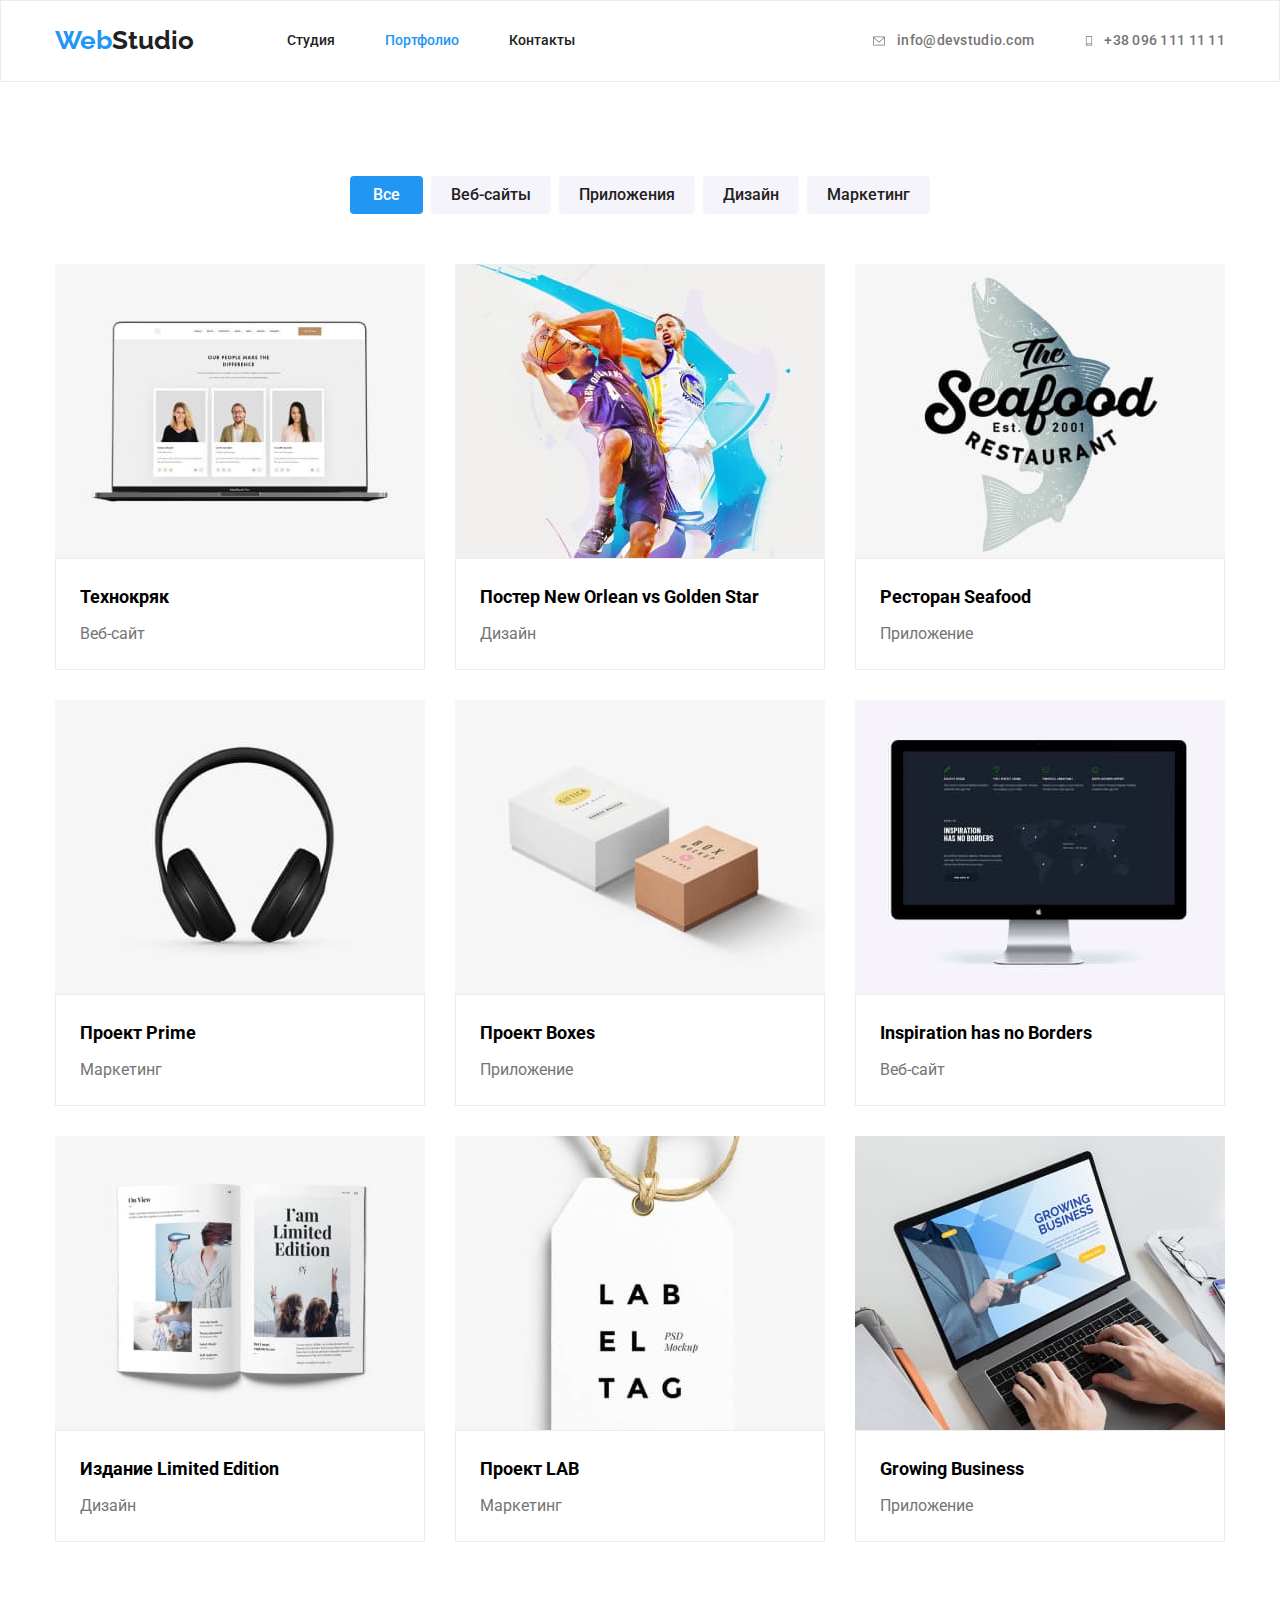
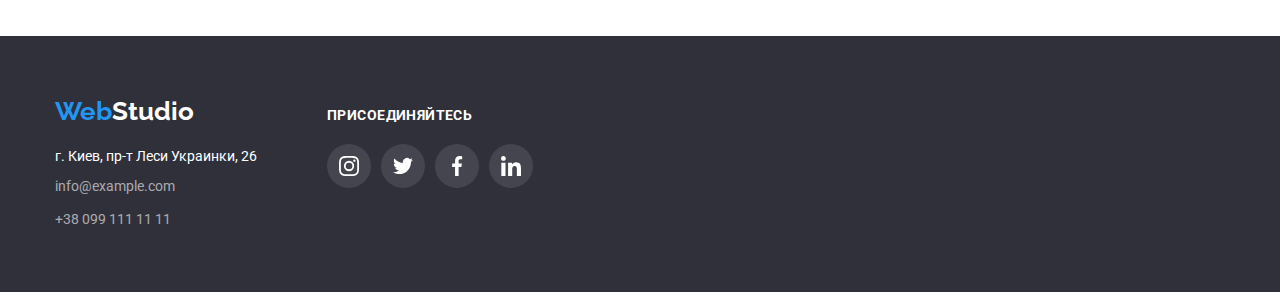
==== portfolio.html @ acd31525 "goit-hw-04" ====
<!DOCTYPE html>
<html lang="ru">
	<head>
		<meta charset="UTF-8" />
		<meta http-equiv="X-UA-Compatible" content="IE=edge" />
		<meta name="viewport" content="width=device-width, initial-scale=1.0" />
		<link rel="preconnect" href="https://fonts.googleapis.com" />
		<link rel="preconnect" href="https://fonts.gstatic.com" crossorigin />
		<link
			href="https://fonts.googleapis.com/css2?family=Raleway:wght@700&family=Roboto:wght@400;500;700;900&display=swap"
			rel="stylesheet"
		/>
		<link
			rel="stylesheet"
			href="https://cdnjs.cloudflare.com/ajax/libs/modern-normalize/1.1.0/modern-normalize.min.css"
		/>
		<title>Document</title>
		<link rel="stylesheet" href="./css/styles.css" />
	</head>
	<body>
		<header class="header border">
			<div class="container header-total">
				<nav class="header-nav">
					<a class="header-logo" href="/"
						>Web<span class="header-studio">Studio</span></a
					>
					<ul class="header-list list">
						<li class="header-item">
							<a class="header-link" href="./index.html">Студия</a>
						</li>
						<li class="header-item">
							<a class="header-link current" href="./portfolio.html"
								>Портфолио</a
							>
						</li>
						<li class="header-item">
							<a class="header-link" href="">Контакты</a>
						</li>
					</ul>
				</nav>
				<ul class="header-contact-list list">
					<li class="header-contact-item">
						<a href="mailto:info@devstudio.com" class="header-mail">
							<svg class="icon-mail" width="16" height="12">
								<use href="./images/icon-spryte.svg#icon-header-mail"></use>
							</svg>
							info@devstudio.com</a
						>
					</li>
					<li class="header-contact-item">
						<a class="header-tel" href="tel:+380961111111">
							<svg class="icon-tel" width="10" height="16">
								<use href="./images/icon-spryte.svg#icon-header-tell"></use>
							</svg>
							+38 096 111 11 11</a
						>
					</li>
				</ul>
			</div>
		</header>
		<main>
			<section class="portfolio-navigation">
				<div class="container">
					<h1 hidden>Portfolio</h1>
					<ul class="portfolio-nav-btn-list list">
						<li class="portfolio-item">
							<button
								type="button"
								class="portfolio-btn-everyone current corol-change"
							>
								Все
							</button>
						</li>
						<li class="portfolio-item">
							<button type="button" class="portfolio-btn-everyone current">
								Веб-сайты
							</button>
						</li>
						<li class="portfolio-item">
							<button type="button" class="portfolio-btn-everyone current">
								Приложения
							</button>
						</li>
						<li class="portfolio-item">
							<button type="button" class="portfolio-btn-everyone current">
								Дизайн
							</button>
						</li>
						<li class="portfolio-item">
							<button type="button" class="portfolio-btn-everyone current">
								Маркетинг
							</button>
						</li>
					</ul>
					<ul class="portfolio-example-list list">
						<li class="portfolio-example-item">
							<img
								class="portfolio-images"
								src="./images/portfolio1.jpg"
								alt="Пример проекта1"
								width="370"
							/>
							<div class="portfolio-card">
								<h2 class="portfolio-example-title">Технокряк</h2>
								<p class="portfolio-example-text">Веб-сайт</p>
							</div>
						</li>
						<li class="portfolio-example-item">
							<img
								class="portfolio-images"
								src="./images/portfolio2.jpg"
								alt="Пример проекта2"
								width="370"
							/>
							<div class="portfolio-card">
								<h2 class="portfolio-example-title">
									Постер New Orlean vs Golden Star
								</h2>
								<p class="portfolio-example-text">Дизайн</p>
							</div>
						</li>
						<li class="portfolio-example-item">
							<img
								class="portfolio-images"
								src="./images/portfolio3.jpg"
								alt="Пример проекта3"
								width="370"
							/>
							<div class="portfolio-card">
								<h2 class="portfolio-example-title">Ресторан Seafood</h2>
								<p class="portfolio-example-text">Приложение</p>
							</div>
						</li>
						<li class="portfolio-example-item">
							<img
								class="portfolio-images"
								src="./images/portfolio4.jpg"
								alt="Пример проекта4"
								width="370"
							/>
							<div class="portfolio-card">
								<h2 class="portfolio-example-title">Проект Prime</h2>
								<p class="portfolio-example-text">Маркетинг</p>
							</div>
						</li>
						<li class="portfolio-example-item">
							<img
								class="portfolio-images"
								src="./images/portfolio5.jpg"
								alt="Пример проекта5"
								width="370"
							/>
							<div class="portfolio-card">
								<h2 class="portfolio-example-title">Проект Boxes</h2>
								<p class="portfolio-example-text">Приложение</p>
							</div>
						</li>
						<li class="portfolio-example-item">
							<img
								class="portfolio-images"
								src="./images/portfolio6.jpg"
								alt="Пример проекта6"
								width="370"
							/>
							<div class="portfolio-card">
								<h2 class="portfolio-example-title" lang="en">
									Inspiration has no Borders
								</h2>
								<p class="portfolio-example-text">Веб-сайт</p>
							</div>
						</li>
						<li class="portfolio-example-item">
							<img
								class="portfolio-images"
								src="./images/portfolio7.jpg"
								alt="Пример проекта7"
								width="370"
							/>
							<div class="portfolio-card">
								<h2 class="portfolio-example-title">Издание Limited Edition</h2>
								<p class="portfolio-example-text">Дизайн</p>
							</div>
						</li>
						<li class="portfolio-example-item">
							<img
								class="portfolio-images"
								src="./images/portfolio8.jpg"
								alt="Пример проекта8"
								width="370"
							/>
							<div class="portfolio-card">
								<h2 class="portfolio-example-title">Проект LAB</h2>
								<p class="portfolio-example-text">Маркетинг</p>
							</div>
						</li>
						<li class="portfolio-example-item">
							<img
								class="portfolio-images"
								src="./images/portfolio9.jpg"
								alt="Пример проекта9"
								width="370"
							/>
							<div class="portfolio-card">
								<h2 class="portfolio-example-title" lang="en">
									Growing Business
								</h2>
								<p class="portfolio-example-text">Приложение</p>
							</div>
						</li>
					</ul>
				</div>
			</section>
		</main>
		<footer class="footer">
			<div class="container add-container">
				<div>
					<a class="footer-logo" href="/"
						>Web<span class="footer-studio">Studio</span></a
					>
					<address class="footer-contact">
						<ul class="footer-contact-list list">
							<li class="footer-contact-item">
								<a class="footer-geolocation" href="">
									г. Киев, пр-т Леси Украинки, 26</a
								>
							</li>
							<li class="footer-contact-item">
								<a class="footer-mail" href="mailto:info@devstudio.com"
									>info@example.com</a
								>
							</li>
							<li class="footer-contact-item">
								<a class="footer-tel" href="tel:+380961111111"
									>+38 099 111 11 11</a
								>
							</li>
						</ul>
					</address>
				</div>
				<div class="footer-div">
					<p class="footer-text">присоединяйтесь</p>
					<ul class="footer-list list">
						<li class="footer-item">
							<a href="" class="footer-link">
								<svg class="footer-instagram" width="20" height="20">
									<use
										href="./images/icon-spryte.svg#icon-footer-instagram"
									></use>
								</svg>
							</a>
						</li>
						<li class="footer-item">
							<a href="" class="footer-link">
								<svg class="footer-twitter" width="20" height="20">
									<use
										href="./images/icon-spryte.svg#icon-footer-twitter"
									></use>
								</svg>
							</a>
						</li>
						<li class="footer-item">
							<a href="" class="footer-link">
								<svg class="footer-facebook" width="20" height="20">
									<use
										href="./images/icon-spryte.svg#icon-footer-facebook"
									></use>
								</svg>
							</a>
						</li>
						<li class="footer-item">
							<a href="" class="footer-link">
								<svg class="footer-in" width="20" height="20">
									<use
										href="./images/icon-spryte.svg#icon-footer-linkedin"
									></use>
								</svg>
							</a>
						</li>
					</ul>
				</div>
			</div>
		</footer>
	</body>
</html>
---- css/styles.css ----
:root {
	--primary-text-color: #212121;
	--title-text-color: #757575;
	--accent-color: #2196f3;
	--primary-white-color: #ffffff;
	--hero-foter-accent-color: #2f303a;
}
html {
	box-sizing: border-box;
}
*,
*::before,
*::after {
	box-sizing: inherit;
}
body {
	margin: 0;
	font-family: Roboto, sans-serif;
	background-color: var(--primary-white-color);
	/* color: var(-primary-text-color)
	letter-spacing: 0.03em; */
}
.container {
	width: 1200px;
	margin-left: auto;
	margin-right: auto;
	padding-left: 15px;
	padding-right: 15px;
}
.list {
	list-style: none;
	padding: 0;
	margin: 0;
}
/*header*/

.header-total,
.header-nav,
.header-list,
.header-contact-list {
	display: flex;
	align-items: center;
}
.header {
	border: 1px solid #ececec;
}
.header-item:not(:last-child) {
	margin-right: 50px;
}
.header-contact-item:not(:last-child) {
	margin-right: 50px;
}
.header-contact-list {
	margin-left: auto;
}

.header-logo {
	display: block;
	margin-right: 93px;
	padding-top: 24px;
	padding-bottom: 25px;

	font-family: Raleway, sans-serif;
	font-weight: bold;
	font-size: 26px;
	line-height: 1.19;
	text-decoration: none;
	color: var(--accent-color);
}
.header-studio {
	color: var(--primary-text-color);
}
.header-link {
	display: block;
	padding-top: 32px;
	padding-bottom: 32px;

	font-weight: 500;
	font-size: 14px;
	line-height: 1.14;
	color: var(--primary-text-color);
	cursor: pointer;
	text-decoration: none;
}
.header-link:hover,
.header-link:focus {
	color: var(--accent-color);
}
.header-link.current {
	color: var(--accent-color);
}

.header-mail:hover,
.header-mail:focus,
.header-tel:hover,
.header-tel:focus {
	color: var(--accent-color);
}
.icon-mail {
	width: 16px;
	height: 12px;
	margin-right: 10px;
	fill: currentColor;
}
.icon-tel {
	width: 10px;
	height: 16px;
	margin-right: 10px;
	fill: currentColor;
}
.header-mail,
.header-tel {
	display: flex;
	align-items: center;
	padding-top: 32px;
	padding-bottom: 32px;
	font-weight: 500;
	font-size: 14px;
	line-height: 1.14;
	color: var(--title-text-color);
	text-decoration: none;
	letter-spacing: 0.02em;
}

/*hero*/
.hero {
	padding-top: 200px;
	padding-bottom: 200px;

	background-color: var(--hero-foter-accent-color);
	color: var(--primary-white-color);

	background-image: linear-gradient(
			to right,
			rgba(47, 48, 58, 0.4),
			rgba(47, 48, 58, 0.4)
		),
		url('../images/hero-bgi.jpg');
	background-repeat: no-repeat;
	background-position: center;
	background-size: cover;
}

.hero-headline,
.hero-btn {
	margin-right: auto;
	margin-left: auto;
	display: block;
	align-items: center;
}
.hero-headline {
	margin-top: 0;
	margin-bottom: 50px;

	font-weight: 900;
	font-size: 44px;
	line-height: 1.36;
	text-transform: uppercase;
	text-align: center;
	letter-spacing: 0.06em;
	width: 696px;
}
.hero-btn {
	padding: 10px 32px;

	font-family: Roboto, sans-serif;
	font-weight: bold;
	font-size: 16px;
	letter-spacing: 0.06em;
	line-height: 1.88;

	color: var(--primary-white-color);
	cursor: pointer;
	background-color: var(--accent-color);
	border: none;
	border-radius: 4px;
}
.hero-btn:hover,
.hero-btn:focus {
	color: var(--primary-white-color);
	background-color: #188ce8;
}
.hero-btn:active {
	color: var(--accent-color);
	background-color: var(--primary-white-color);
}
/*main page*/

.promo {
	padding-top: 94px;
	padding-bottom: 94px;
}
.promo-total {
	align-items: center;
}
.promo-list {
	display: flex;
}
.promo-icon {
	display: flex;
	width: 270px;
	height: 120px;
	background-color: #f5f4fa;
	border-radius: 4px;
	margin-bottom: 30px;
	justify-content: center;
	align-items: center;
}
.icon-locator,
.icon-clock,
.icon-laptop,
.icon-astronaut {
	width: 70px;
	height: 70px;
}

.promo-item:not(:last-child) {
	margin-right: 30px;
}
.promo-subject {
	margin-top: 0;
	margin-bottom: 10;

	font-weight: bold;
	font-size: 14px;
	line-height: 1.14;
	text-transform: uppercase;
}
.promo-desc {
	margin-top: 0;
	margin-bottom: 0;
	font-size: 14px;
	line-height: 1.71;
	color: var(--title-text-color);
}

.direction-activity {
	padding-bottom: 94px;
}
.direction-total {
	align-items: center;
}
.direction-activity-list {
	display: flex;
}
.direction-activity-item:not(:last-child) {
	margin-right: 30px;
}

.direction-activity-titel,
.team-title {
	margin-top: 0;
	margin-bottom: 50px;

	font-weight: bold;
	font-size: 36px;
	line-height: 1.17;
	text-align: center;
}
/* team section */
.team {
	padding-top: 94px;
	padding-bottom: 94px;
	background-color: #f5f4fa;
}
.team-total {
	align-items: center;
}
.team-list {
	display: flex;
}
.team-item:not(:last-child) {
	margin-right: 30px;
}
.team-item {
	background-color: var(--primary-white-color);
	box-shadow: 0px 1px 3px rgba(0, 0, 0, 0.12), 0px 1px 1px rgba(0, 0, 0, 0.14),
		0px 2px 1px rgba(0, 0, 0, 0.2);
	border-radius: 0px 0px 4px 4px;
}
.team-card {
	padding: 30px 32px;
}
.team-member {
	margin-top: 0;
	margin-bottom: 10px;

	font-weight: 500;
	font-size: 16px;
	line-height: 1.19;
	text-align: center;
}
.team-member-position {
	margin-top: 0;
	margin-bottom: 16px;

	font-size: 16px;
	line-height: 1.19;
	text-align: center;
	color: var(--title-text-color);
}
.team-icon-item + .team-icon-item {
	margin-left: 10px;
}
.team-link {
	display: flex;
	justify-content: center;
	align-items: center;
	width: 44px;
	height: 44px;
	border-radius: 50%;

	fill: #afb1b8;
}
.team-link:hover {
	fill: var(--primary-white-color);
	background-color: var(--accent-color);
}
.team-insta,
.team-twitter,
.team-facebook,
.team-in {
	width: 20px;
	height: 20px;
}

/* client section */
.client-section {
	padding-top: 94px;
	padding-bottom: 94px;
}
.client-title {
	margin: 0;
	margin-bottom: 50px;

	font-weight: 700;
	font-size: 36px;
	line-height: 1.16;
	text-align: center;
	letter-spacing: 0.03em;
}
.client-list {
	display: flex;
}
.client-item {
	border: 1px solid #afb1b8;
	border-radius: 4px;
	width: 170px;
	height: 92px;
}

.client-item + .client-item {
	margin-left: 30px;
}

.client-item:focus,
.client-item:hover {
	border-color: var(--accent-color);
}

.client-link {
	display: flex;
	justify-content: center;
	align-items: center;
	width: 170px;
	height: 91px;
	fill: #afb1b8;
}
.client-link:hover,
.client-link:focus {
	fill: var(--accent-color);
}

.company-one,
.company-two,
.company-three,
.company-four,
.company-five,
.company-six {
	width: 106px;
	height: 60px;
}
/*footer*/
.footer {
	background-color: var(--hero-foter-accent-color);
	padding-top: 60px;
	padding-bottom: 60px;
}

.footer-logo {
	display: block;
	margin-bottom: 20px;

	font-family: Raleway, sans-serif;
	font-weight: bold;
	font-size: 26px;
	line-height: 1.19;
	color: var(--accent-color);
	text-decoration: none;
}
.footer-studio {
	color: var(--primary-white-color);
}

.footer-contact-item:not(:last-child) {
	margin-bottom: 9px;
}

.footer-geolocation {
	font-size: 14px;
	line-height: 1.71px;
	color: var(--primary-white-color);
	text-decoration: none;
	font-style: normal;
}
.footer-mail,
.footer-tel {
	font-size: 14px;
	line-height: 1.71;
	color: rgba(255, 255, 255, 0.6);
	text-decoration: none;
	font-style: normal;
}

.footer-geolocation:hover,
.footer-geolocation:focus,
.footer-mail:hover,
.footer-mail:focus,
.footer-tel:hover,
.footer-tel:focus {
	color: var(--accent-color);
}

.footer-div {
	margin-left: 70px;
}

.footer-text {
	margin: 0;
	margin-bottom: 20px;
	font-weight: 700;
	font-size: 14px;
	line-height: 1.14;
	letter-spacing: 0.03em;
	text-transform: uppercase;
	color: var(--primary-white-color);
}

.footer-list {
	display: flex;
}

.footer-item + .footer-item {
	margin-left: 10px;
}

.footer-link {
	display: flex;
	justify-content: center;
	align-items: center;
	width: 44px;
	height: 44px;
	border-radius: 50%;

	fill: #ffffff;
	background-color: rgba(255, 255, 255, 0.1);
}
.footer-link:hover {
	background-color: var(--accent-color);
}
.footer-instagram,
.footer-twitter,
.footer-facebook,
.footer-in {
	width: 20px;
	height: 20px;
}
.add-container {
	display: flex;
	align-items: baseline;
}

/*portfolio*/
.border {
	border-bottom: 1px solid #ececec;
}
.portfolio-navigation {
	padding-top: 94px;
	padding-bottom: 94px;
}
.portfolio-nav-btn-list {
	display: flex;
	margin-bottom: 50px;
	align-items: center;
	justify-content: center;
}
.portfolio-item:not(:last-child) {
	margin-right: 8px;
}
.portfolio-btn-everyone {
	padding: 6px 20px;
	min-width: 73px;

	font-family: Roboto, sans-serif;
	font-weight: 500;
	font-size: 16px;
	line-height: 1.63;
	text-align: center;
	color: var(--primary-text-color);
	cursor: pointer;
	background-color: #f5f4fa;
	border: none;
	border-radius: 4px;
}
.portfolio-btn-everyone:hover,
.portfolio-btn-everyone:focus {
	color: var(--primary-white-color);
	background-color: var(--accent-color);
	box-shadow: 0px 3px 1px rgba(0, 0, 0, 0.1), 0px 1px 2px rgba(0, 0, 0, 0.08),
		0px 2px 2px rgba(0, 0, 0, 0.12);
}
.portfolio-btn-everyone:active {
	color: var(--primary-white-color);
}
.corol-change {
	color: var(--primary-white-color);
	background-color: var(--accent-color);
}
.portfolio-example-list {
	display: flex;
	flex-wrap: wrap;
	margin: -15px;
}
.portfolio-example-item {
	margin: 15px;
}
.portfolio-example-item:hover {
	box-shadow: 0px 1px 1px rgba(0, 0, 0, 0.12), 0px 4px 4px rgba(0, 0, 0, 0.06),
		1px 4px 6px rgba(0, 0, 0, 0.16);
}
.portfolio-images {
	display: block;
}

.portfolio-card {
	padding: 20px 24px;
	border: 1px solid #ececec;
}
.portfolio-example-title {
	display: block;
	margin: 0 0 4px 0;
	font-weight: bold;
	font-size: 18px;
	line-height: 2;
}
.portfolio-example-text {
	margin: 0;
	font-size: 16px;
	line-height: 1.88;
	color: var(--title-text-color);
}
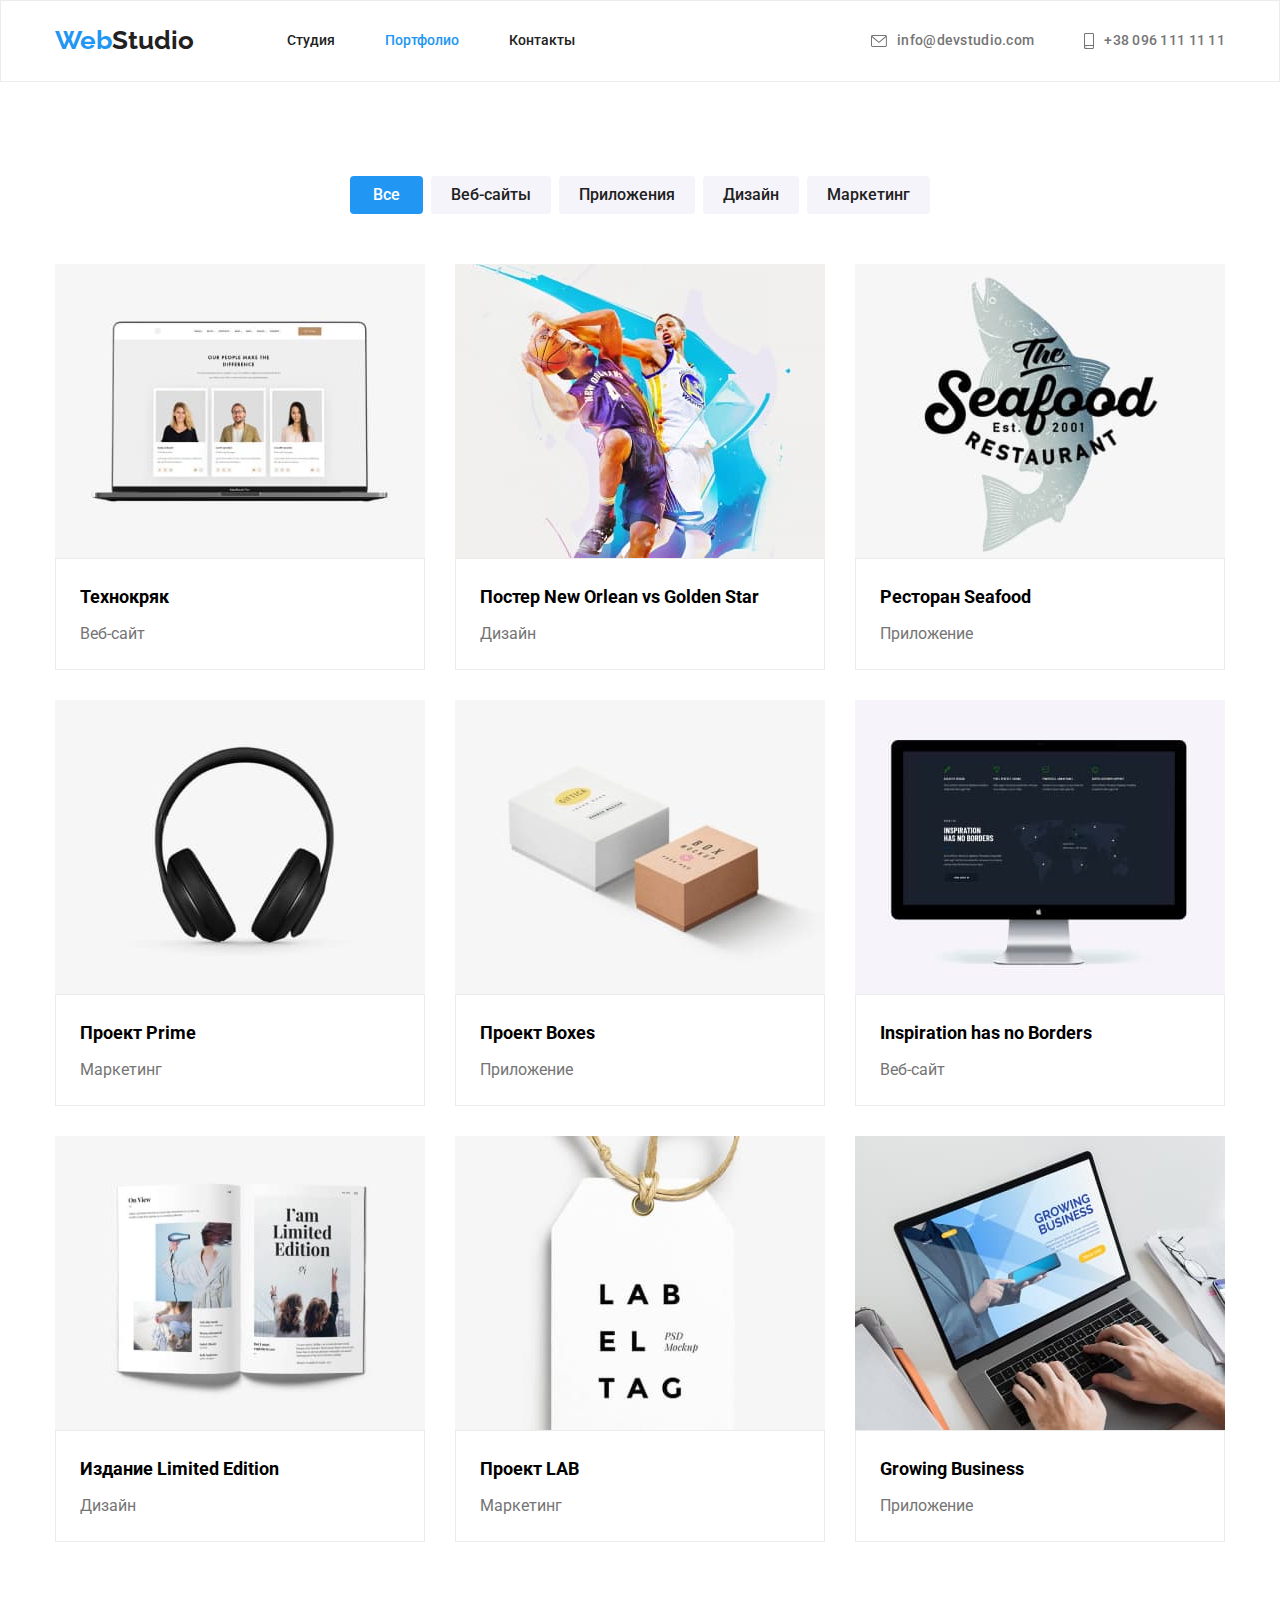
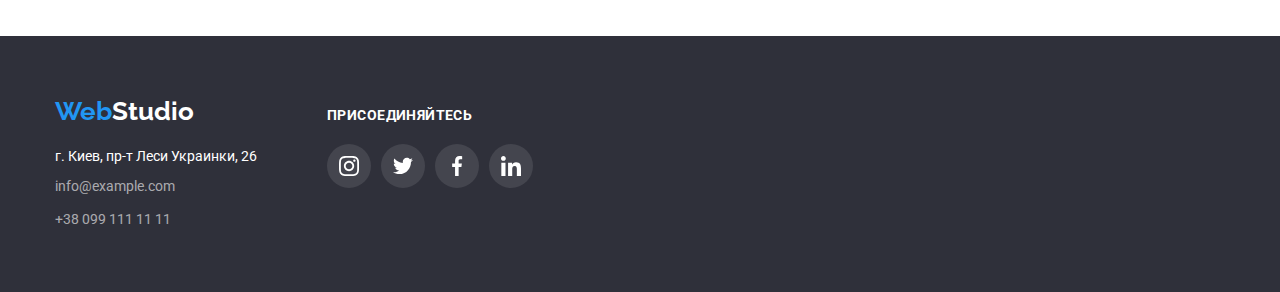
==== commit f3855c4f: "goit-hw-04-fixed" ====
--- a/portfolio.html
+++ b/portfolio.html
@@ -42,7 +42,7 @@
 					<li class="header-contact-item">
 						<a href="mailto:info@devstudio.com" class="header-mail">
 							<svg class="icon-mail" width="16" height="12">
-								<use href="./images/icon-spryte.svg#icon-header-mail"></use>
+								<use href="./images/icons.svg#icon-header-mail"></use>
 							</svg>
 							info@devstudio.com</a
 						>
@@ -50,7 +50,7 @@
 					<li class="header-contact-item">
 						<a class="header-tel" href="tel:+380961111111">
 							<svg class="icon-tel" width="10" height="16">
-								<use href="./images/icon-spryte.svg#icon-header-tell"></use>
+								<use href="./images/icons.svg#icon-header-tell"></use>
 							</svg>
 							+38 096 111 11 11</a
 						>
@@ -243,36 +243,28 @@
 						<li class="footer-item">
 							<a href="" class="footer-link">
 								<svg class="footer-instagram" width="20" height="20">
-									<use
-										href="./images/icon-spryte.svg#icon-footer-instagram"
-									></use>
+									<use href="./images/icons.svg#icon-footer-instagram"></use>
 								</svg>
 							</a>
 						</li>
 						<li class="footer-item">
 							<a href="" class="footer-link">
 								<svg class="footer-twitter" width="20" height="20">
-									<use
-										href="./images/icon-spryte.svg#icon-footer-twitter"
-									></use>
+									<use href="./images/icons.svg#icon-footer-twitter"></use>
 								</svg>
 							</a>
 						</li>
 						<li class="footer-item">
 							<a href="" class="footer-link">
 								<svg class="footer-facebook" width="20" height="20">
-									<use
-										href="./images/icon-spryte.svg#icon-footer-facebook"
-									></use>
+									<use href="./images/icons.svg#icon-footer-facebook"></use>
 								</svg>
 							</a>
 						</li>
 						<li class="footer-item">
 							<a href="" class="footer-link">
 								<svg class="footer-in" width="20" height="20">
-									<use
-										href="./images/icon-spryte.svg#icon-footer-linkedin"
-									></use>
+									<use href="./images/icons.svg#icon-footer-linkedin"></use>
 								</svg>
 							</a>
 						</li>
--- a/css/styles.css
+++ b/css/styles.css
@@ -17,8 +17,8 @@
 	margin: 0;
 	font-family: Roboto, sans-serif;
 	background-color: var(--primary-white-color);
-	/* color: var(-primary-text-color)
-	letter-spacing: 0.03em; */
+	color: var(-primary-text-color)
+	letter-spacing: 0.03em; 
 }
 .container {
 	width: 1200px;
@@ -124,6 +124,9 @@
 
 /*hero*/
 .hero {
+	max-width: 1600px;
+	margin-left: auto;
+	margin-right: auto;
 	padding-top: 200px;
 	padding-bottom: 200px;
 
